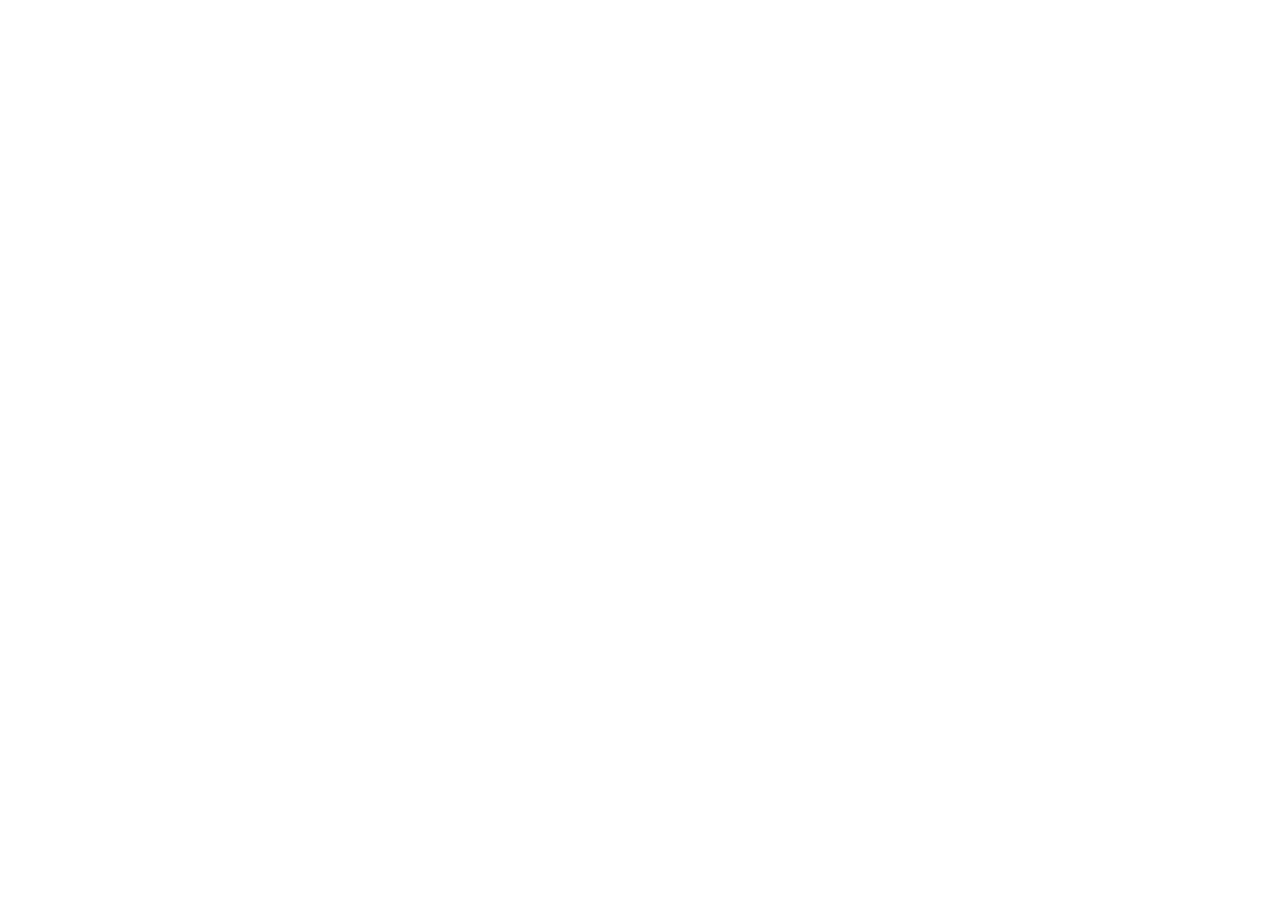
==== landing.html @ 1f8a7b64 "Deploy landing" ====
<!DOCTYPE html>
<html lang="ru">
  <head>
    <meta charset="UTF-8" />
    <meta name="viewport" content="width=device-width, initial-scale=1.0" />
    <title>Агент коммуникаций | Дживио</title>
    <meta name="description" content="Автоматизируйте ответы на отзывы и вопросы покупателей на маркетплейсах. ИИ-агент для кросс-продаж и аналитики." />
    <script type="module" crossorigin src="/jvo-landing/assets/landing-BXFkvDGK.js"></script>
    <link rel="stylesheet" crossorigin href="/jvo-landing/assets/landing-oegnhFiJ.css">
  </head>
  <body>
    <div id="jvo-landing-root"></div>
  </body>
</html>
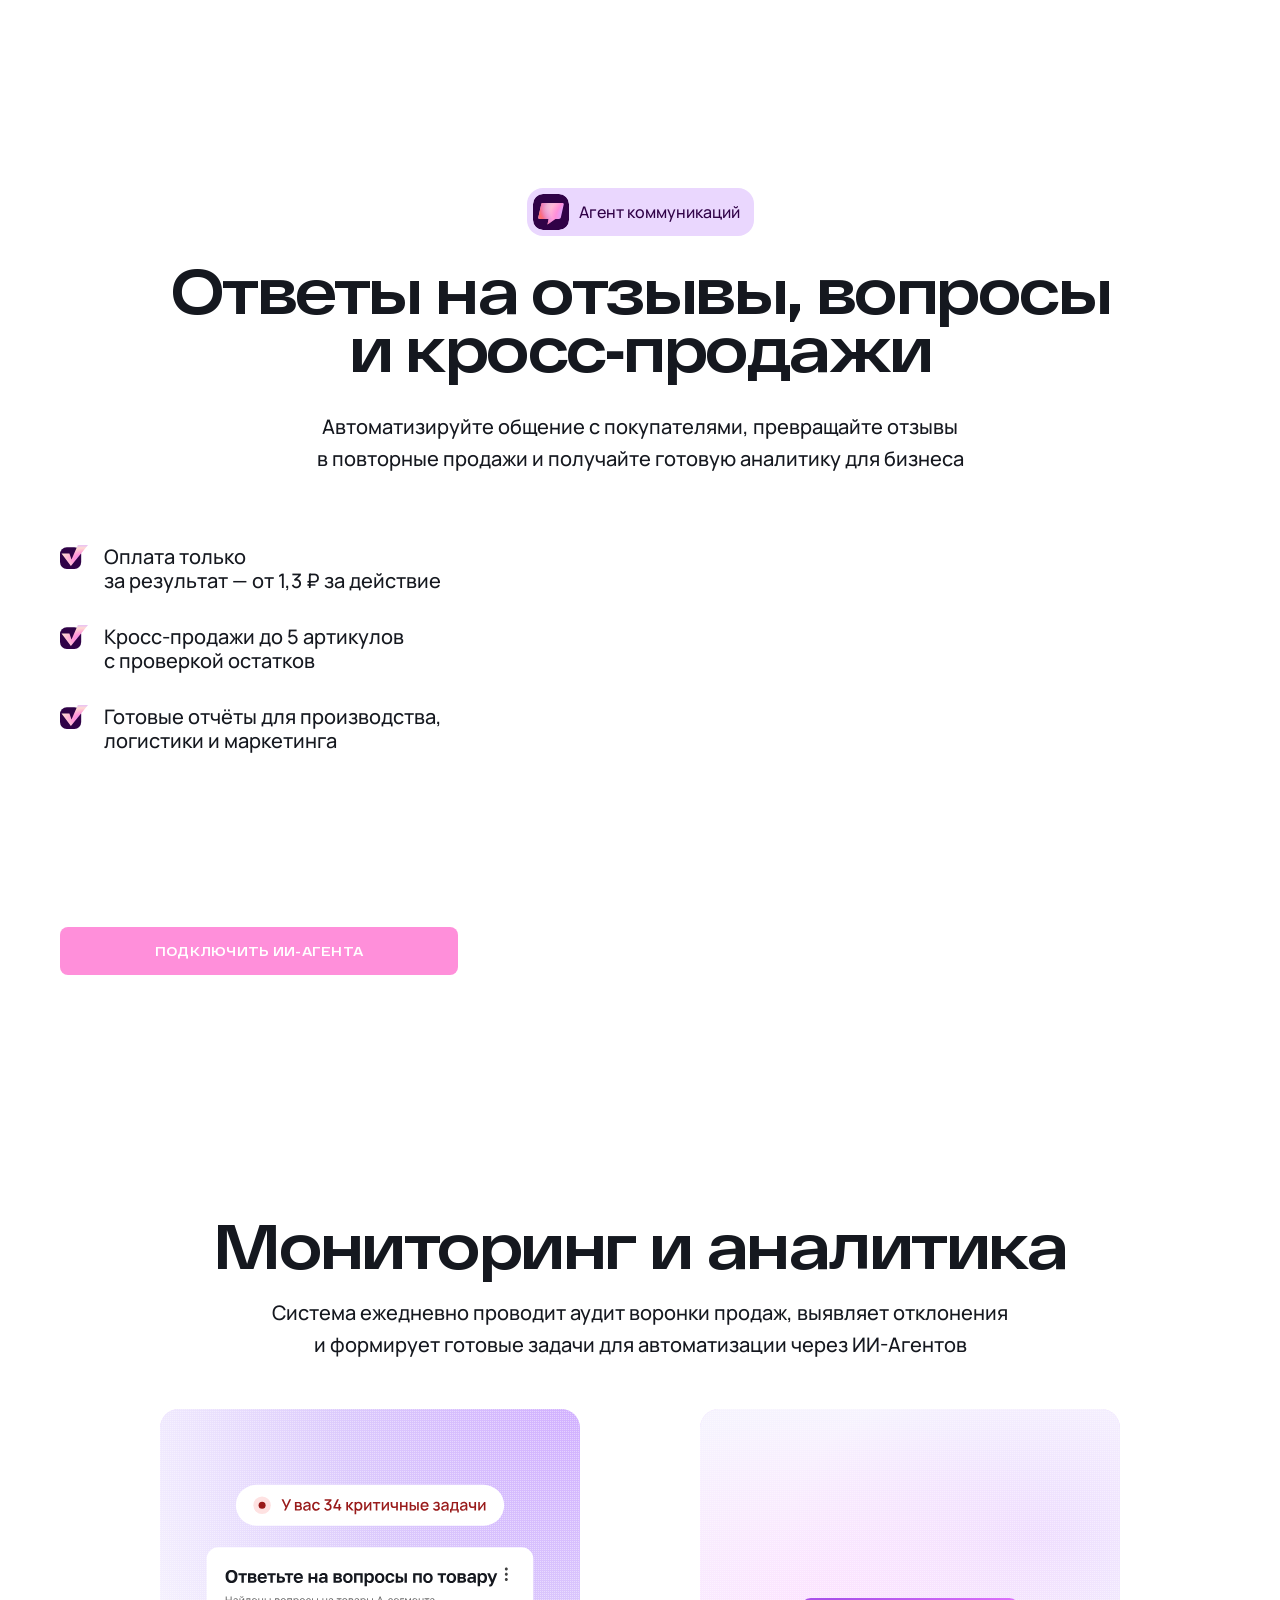
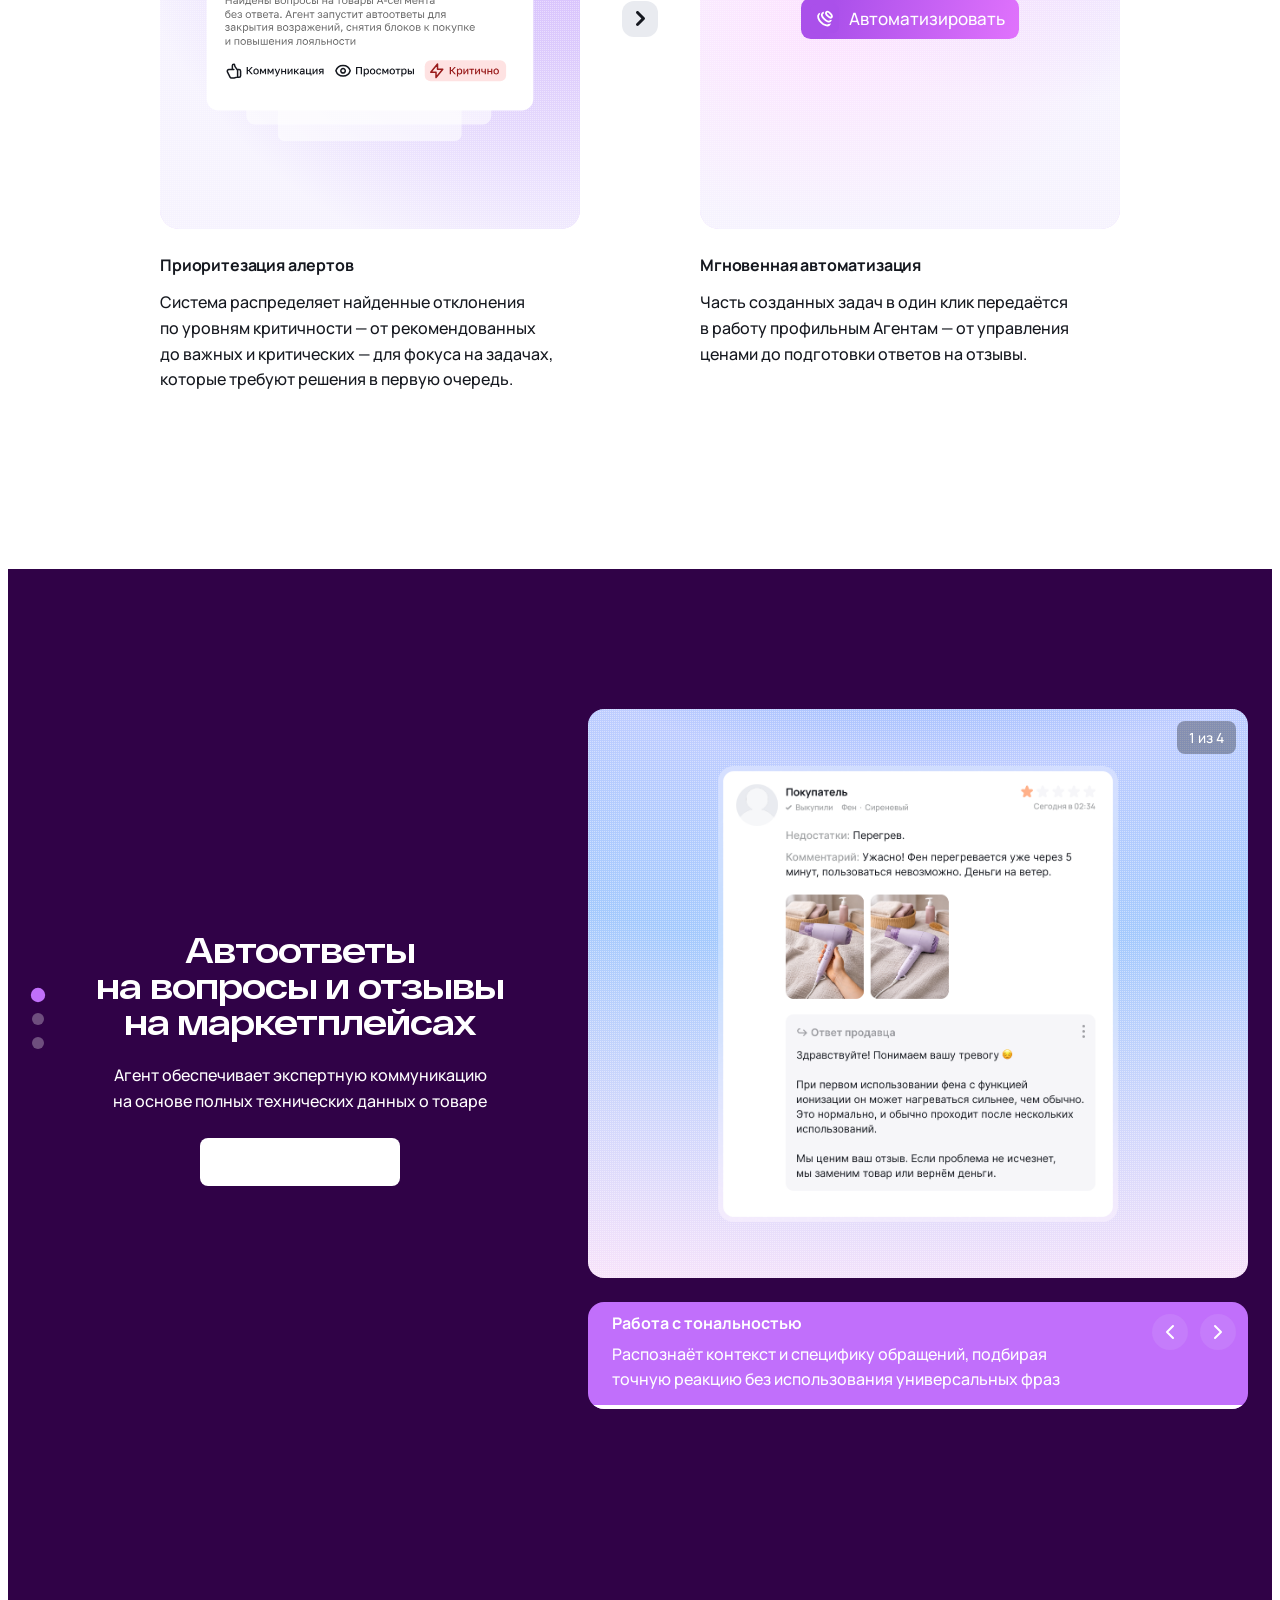
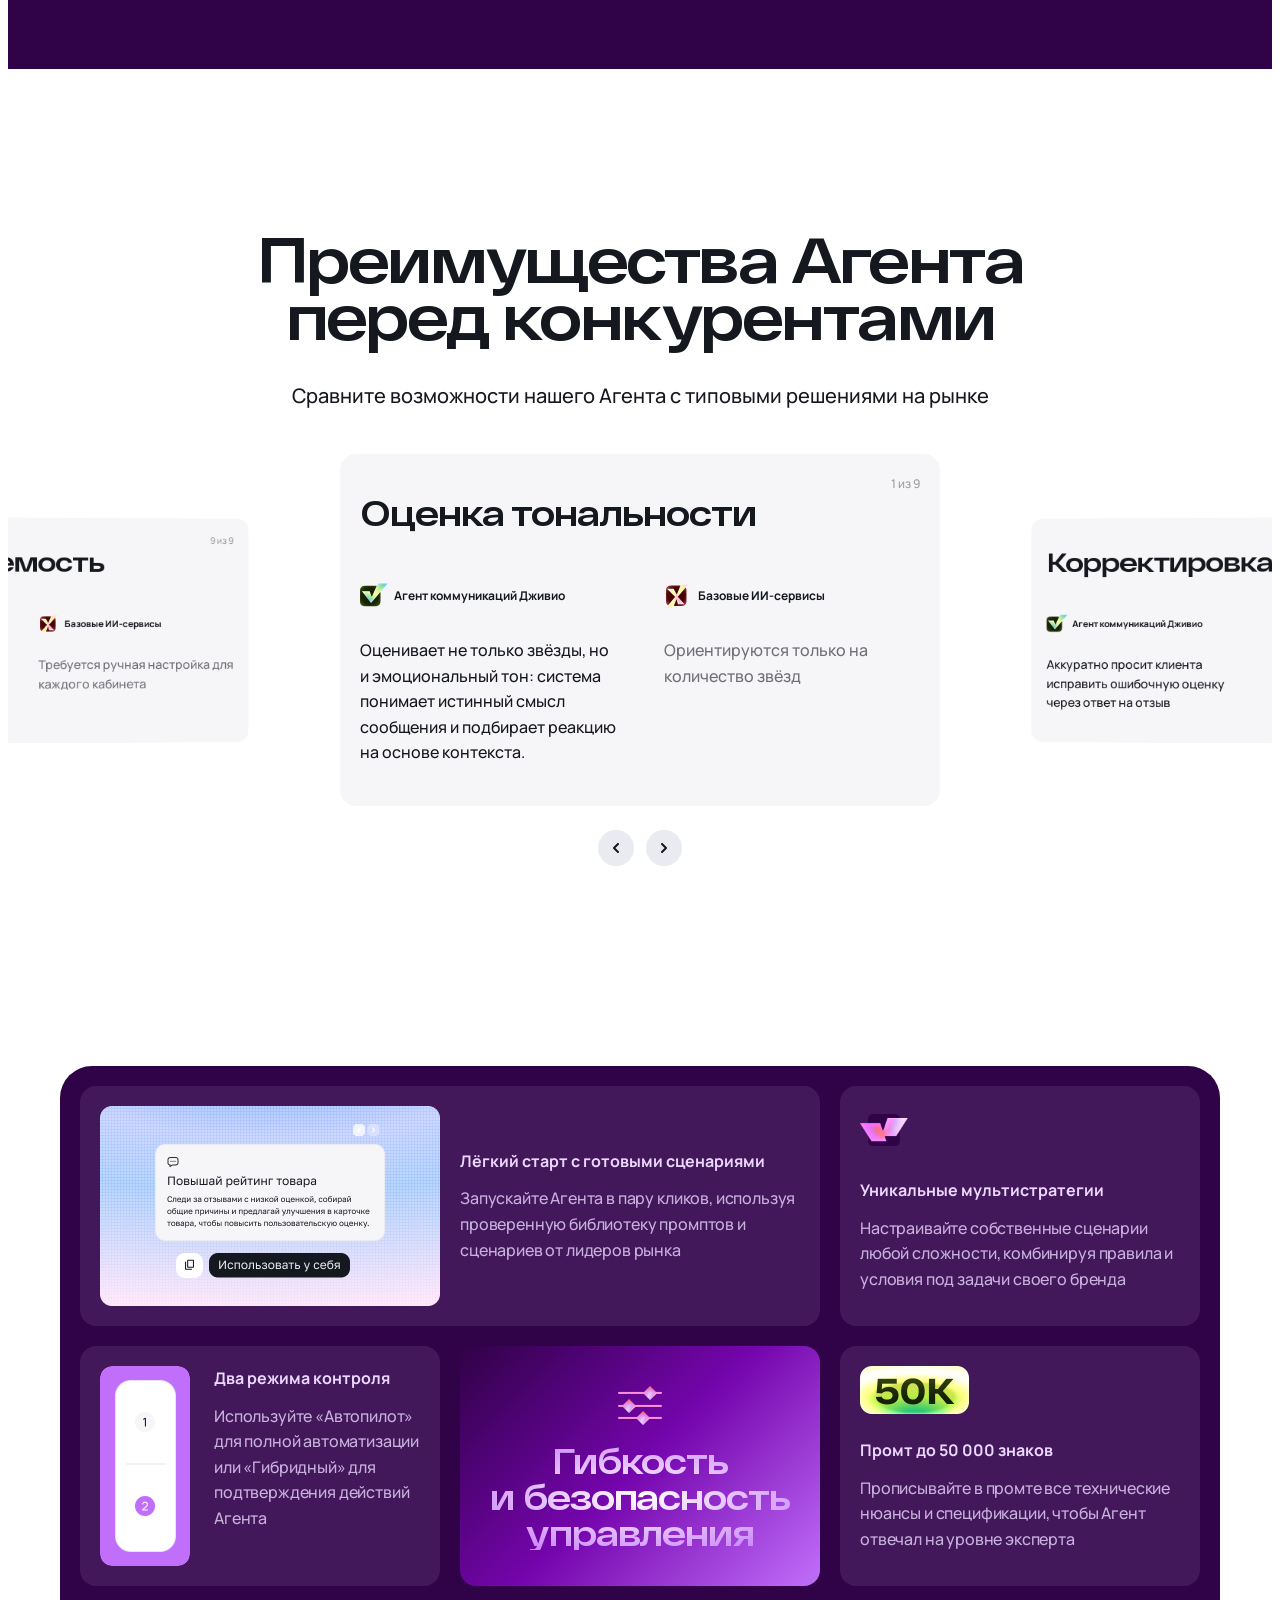
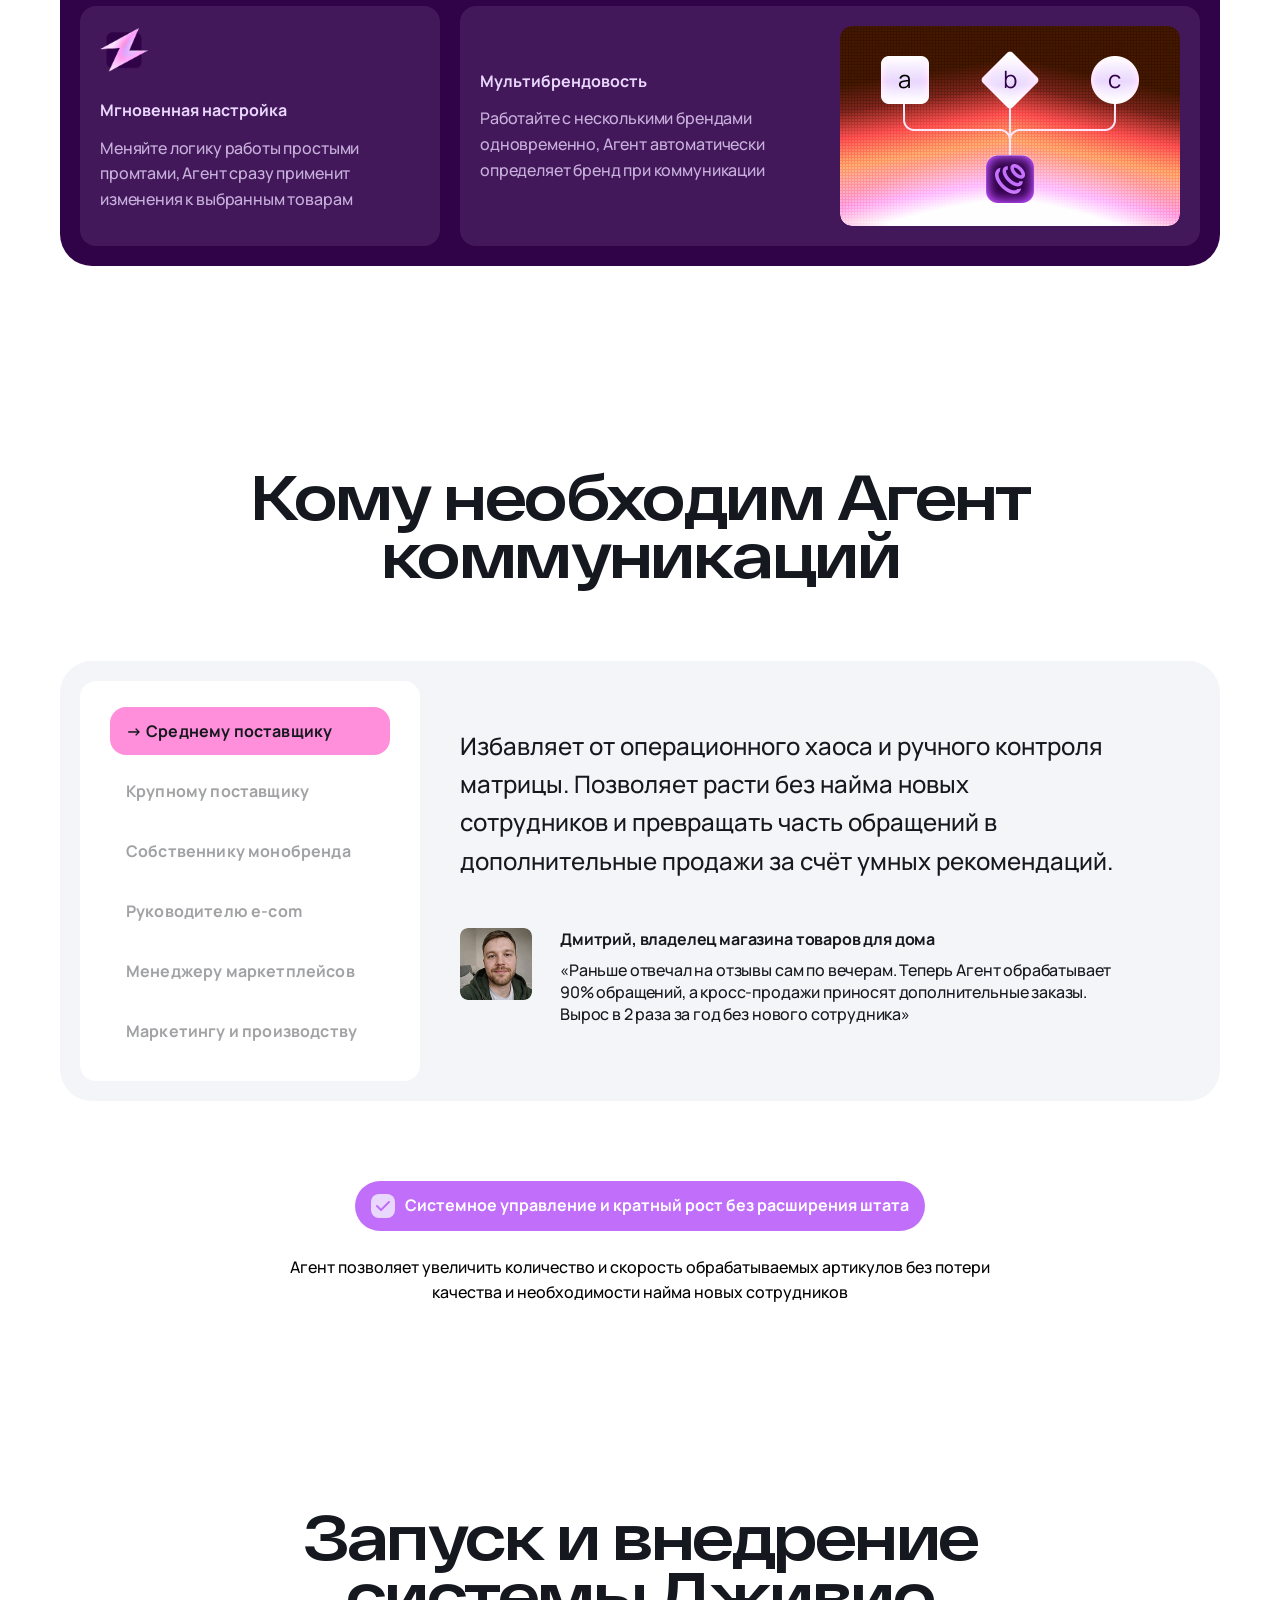
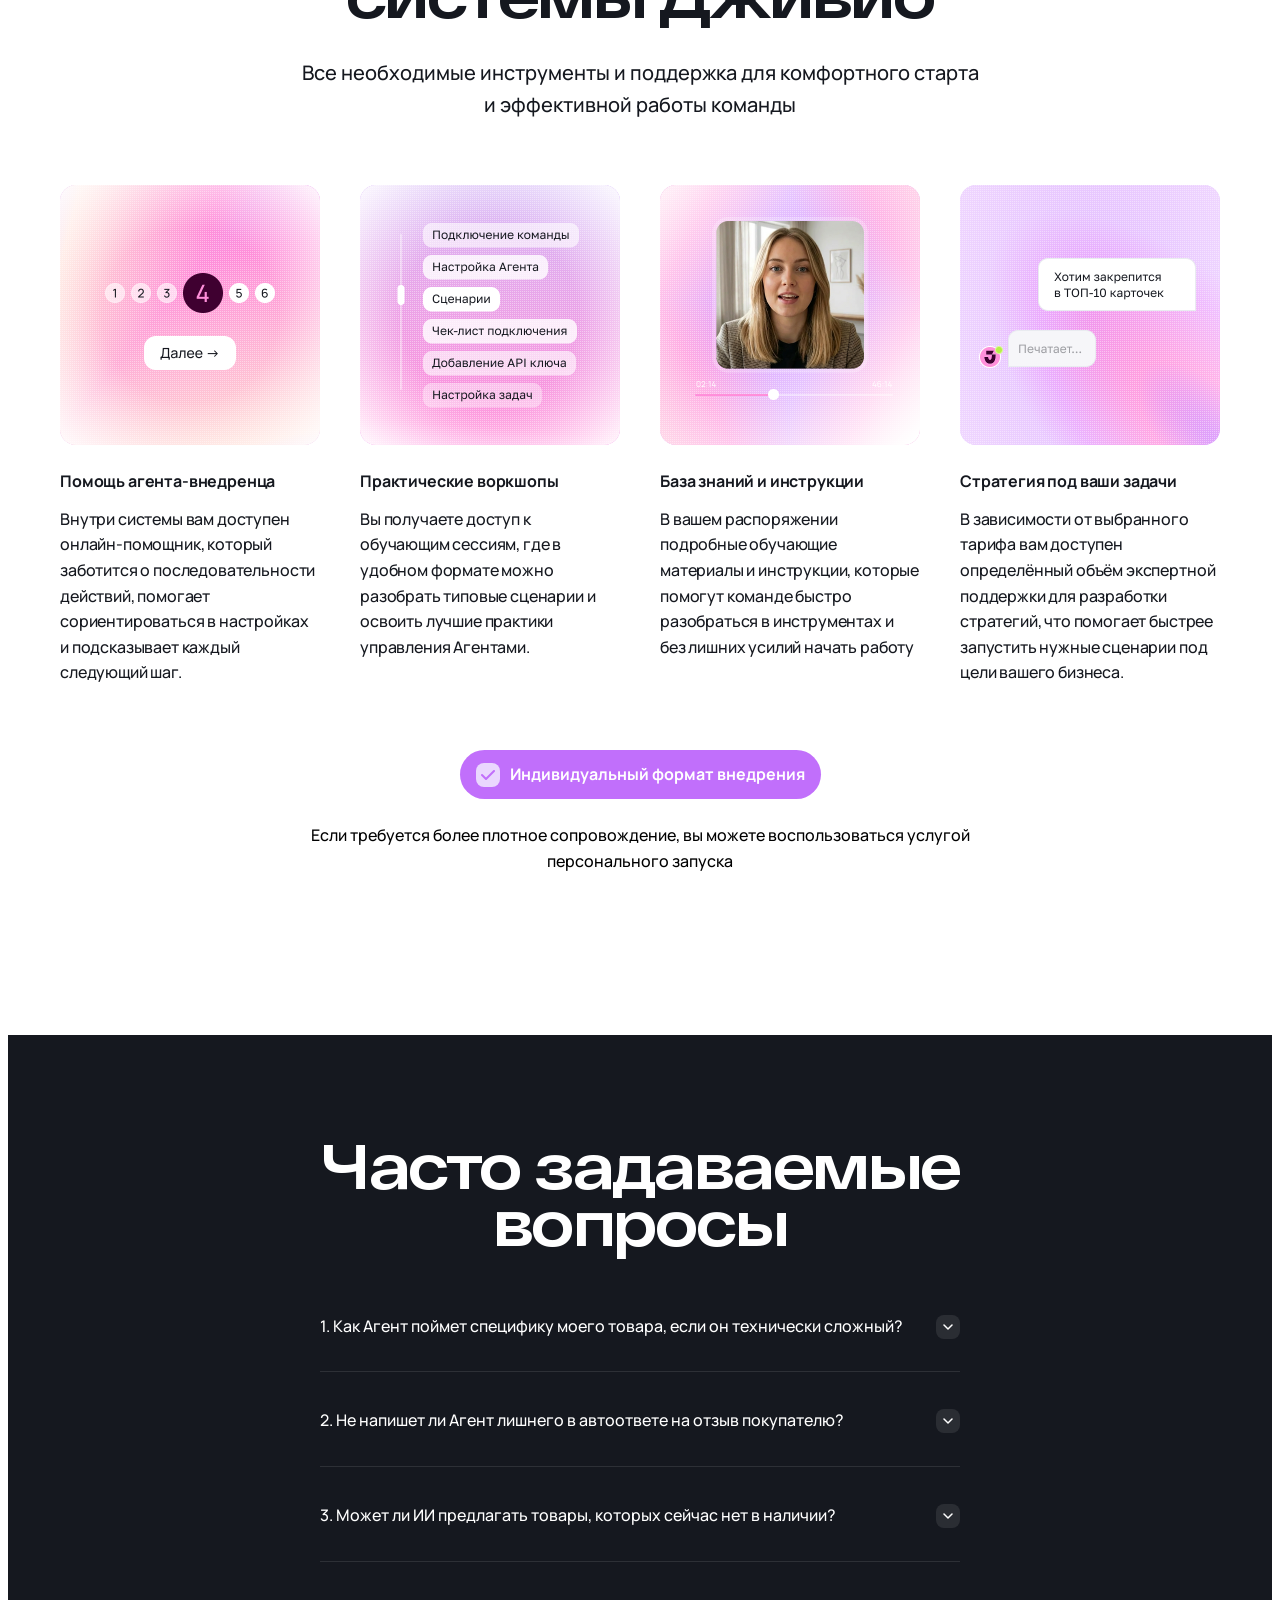
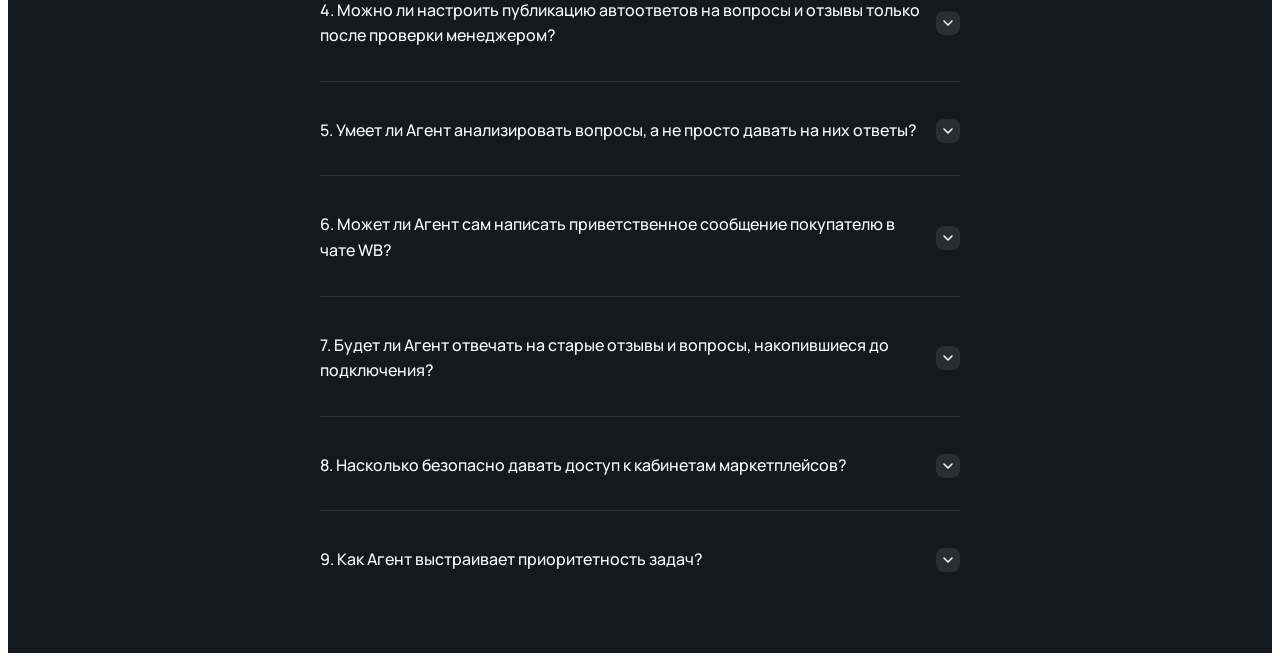
==== commit e02b635e: "Hide ProductsSlider section temporarily Co-Authored-By: Claude Opus 4.5 <noreply@anthropic.com>" ====
--- a/landing.html
+++ b/landing.html
@@ -5,8 +5,8 @@
     <meta name="viewport" content="width=device-width, initial-scale=1.0" />
     <title>Агент коммуникаций | Дживио</title>
     <meta name="description" content="Автоматизируйте ответы на отзывы и вопросы покупателей на маркетплейсах. ИИ-агент для кросс-продаж и аналитики." />
-    <script type="module" crossorigin src="/jvo-landing/assets/landing-BXFkvDGK.js"></script>
-    <link rel="stylesheet" crossorigin href="/jvo-landing/assets/landing-oegnhFiJ.css">
+    <script type="module" crossorigin src="https://segamega92.github.io/jvo-landing/assets/landing.js"></script>
+    <link rel="stylesheet" crossorigin href="https://segamega92.github.io/jvo-landing/assets/landing.css">
   </head>
   <body>
     <div id="jvo-landing-root"></div>
